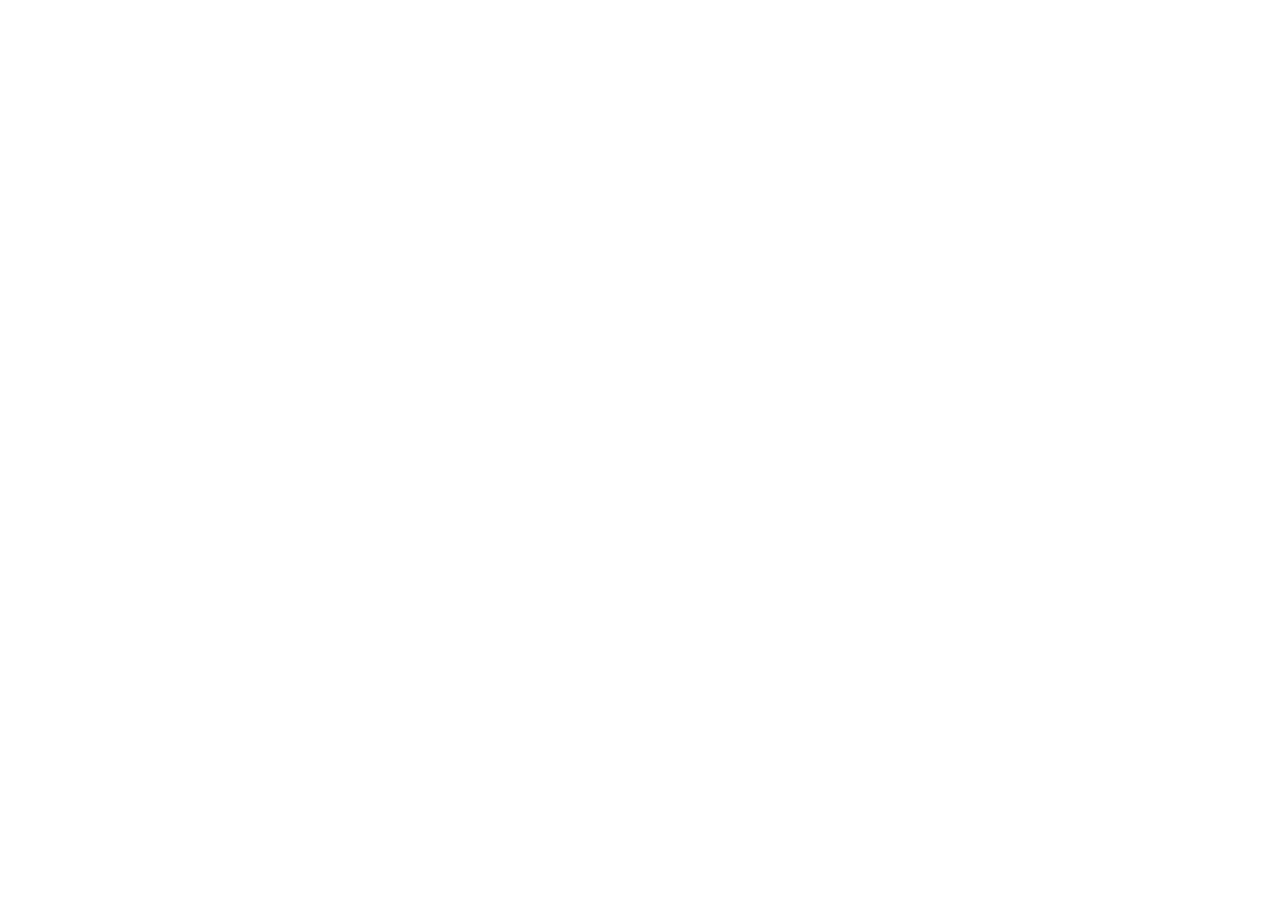
==== contact.html @ 1f8dcdff "Commis Initial du Projet" ====
<!DOCTYPE html>
<html lang="fr">
<head>
  <meta charset="UTF-8" />
  <meta name="viewport" content="width=device-width, initial-scale=1.0" />
  <title>Contact – EventPass</title>
  <link rel="stylesheet" href="css/style.css" />
  <link rel="preconnect" href="https://fonts.googleapis.com" />
  <link href="https://fonts.googleapis.com/css2?family=Bebas+Neue&family=DM+Sans:wght@300;400;500;700&display=swap" rel="stylesheet" />
</head>
<body>
  
</body>
</html>
---- css/style.css ----
/*Hello world*/
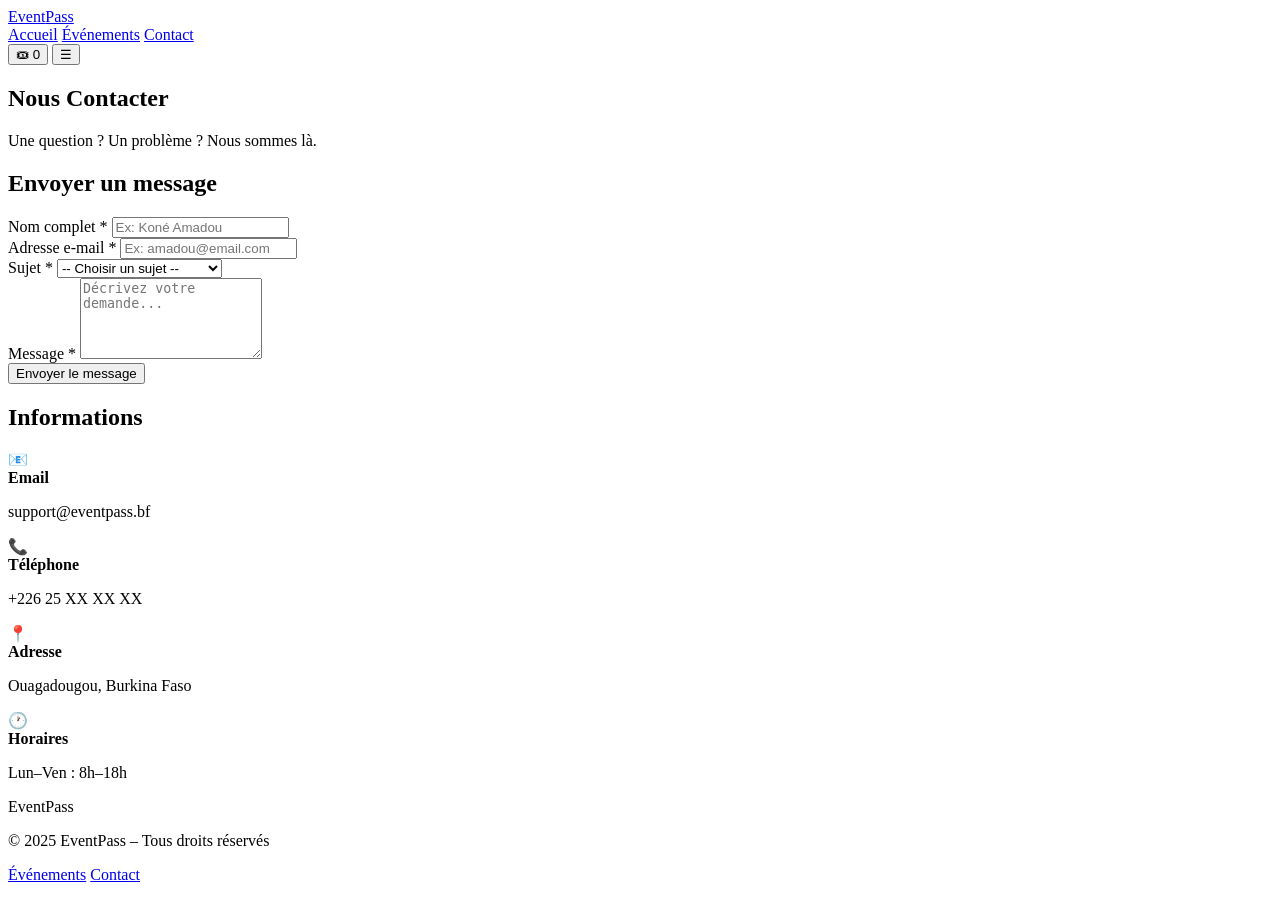
==== commit 6737ded7: "feat: ajout HTML et CSS du site" ====
--- a/contact.html
+++ b/contact.html
@@ -4,11 +4,115 @@
   <meta charset="UTF-8" />
   <meta name="viewport" content="width=device-width, initial-scale=1.0" />
   <title>Contact – EventPass</title>
-  <link rel="stylesheet" href="css/style.css" />
+  <link rel="stylesheet" href="CSS/style.css" />
   <link rel="preconnect" href="https://fonts.googleapis.com" />
   <link href="https://fonts.googleapis.com/css2?family=Bebas+Neue&family=DM+Sans:wght@300;400;500;700&display=swap" rel="stylesheet" />
 </head>
 <body>
-  
+
+  <header class="navbar">
+    <div class="navbar__logo"><a href="index.html">Event<span>Pass</span></a></div>
+    <nav class="navbar__links">
+      <a href="index.html">Accueil</a>
+      <a href="events.html">Événements</a>
+      <a href="contact.html" class="active">Contact</a>
+    </nav>
+    <button class="navbar__cart" id="cartBtn" aria-label="Panier">
+      🎟 <span id="cartCount">0</span>
+    </button>
+    <button class="navbar__toggle" id="menuToggle" aria-label="Menu">☰</button>
+  </header>
+
+  <section class="page-header">
+    <h1>Nous <span>Contacter</span></h1>
+    <p>Une question ? Un problème ? Nous sommes là.</p>
+  </section>
+
+  <section class="section contact-section">
+    <div class="contact-grid">
+      <!-- FORMULAIRE -->
+      <div class="contact-form-wrap">
+        <h2>Envoyer un message</h2>
+        <div class="contact-form" id="contactForm">
+          <div class="form-group">
+            <label for="name">Nom complet *</label>
+            <input type="text" id="name" placeholder="Ex: Koné Amadou" />
+            <span class="form-error" id="nameError"></span>
+          </div>
+          <div class="form-group">
+            <label for="email">Adresse e-mail *</label>
+            <input type="email" id="email" placeholder="Ex: amadou@email.com" />
+            <span class="form-error" id="emailError"></span>
+          </div>
+          <div class="form-group">
+            <label for="subject">Sujet *</label>
+            <select id="subject">
+              <option value="">-- Choisir un sujet --</option>
+              <option value="ticket">Problème de ticket</option>
+              <option value="paiement">Problème de paiement</option>
+              <option value="event">Proposer un événement</option>
+              <option value="autre">Autre</option>
+            </select>
+            <span class="form-error" id="subjectError"></span>
+          </div>
+          <div class="form-group">
+            <label for="message">Message *</label>
+            <textarea id="message" rows="5" placeholder="Décrivez votre demande..."></textarea>
+            <span class="form-error" id="messageError"></span>
+          </div>
+          <button class="btn btn--primary" id="sendBtn">Envoyer le message</button>
+          <div class="form-success" id="formSuccess" style="display:none;">
+            ✅ Votre message a bien été envoyé ! Nous vous répondrons sous 24h.
+          </div>
+        </div>
+      </div>
+
+      <!-- INFOS -->
+      <div class="contact-info">
+        <h2>Informations</h2>
+        <div class="contact-info__item">
+          <div class="contact-info__icon">📧</div>
+          <div>
+            <strong>Email</strong>
+            <p>support@eventpass.bf</p>
+          </div>
+        </div>
+        <div class="contact-info__item">
+          <div class="contact-info__icon">📞</div>
+          <div>
+            <strong>Téléphone</strong>
+            <p>+226 25 XX XX XX</p>
+          </div>
+        </div>
+        <div class="contact-info__item">
+          <div class="contact-info__icon">📍</div>
+          <div>
+            <strong>Adresse</strong>
+            <p>Ouagadougou, Burkina Faso</p>
+          </div>
+        </div>
+        <div class="contact-info__item">
+          <div class="contact-info__icon">🕐</div>
+          <div>
+            <strong>Horaires</strong>
+            <p>Lun–Ven : 8h–18h</p>
+          </div>
+        </div>
+      </div>
+    </div>
+  </section>
+
+  <footer class="footer">
+    <div class="footer__brand">Event<span>Pass</span></div>
+    <p>© 2025 EventPass – Tous droits réservés</p>
+    <div class="footer__links">
+      <a href="events.html">Événements</a>
+      <a href="contact.html">Contact</a>
+    </div>
+  </footer>
+
+  <script src="js/data.js"></script>
+  <script src="js/cart.js"></script>
+  <script src="js/contact.js"></script>
 </body>
 </html>
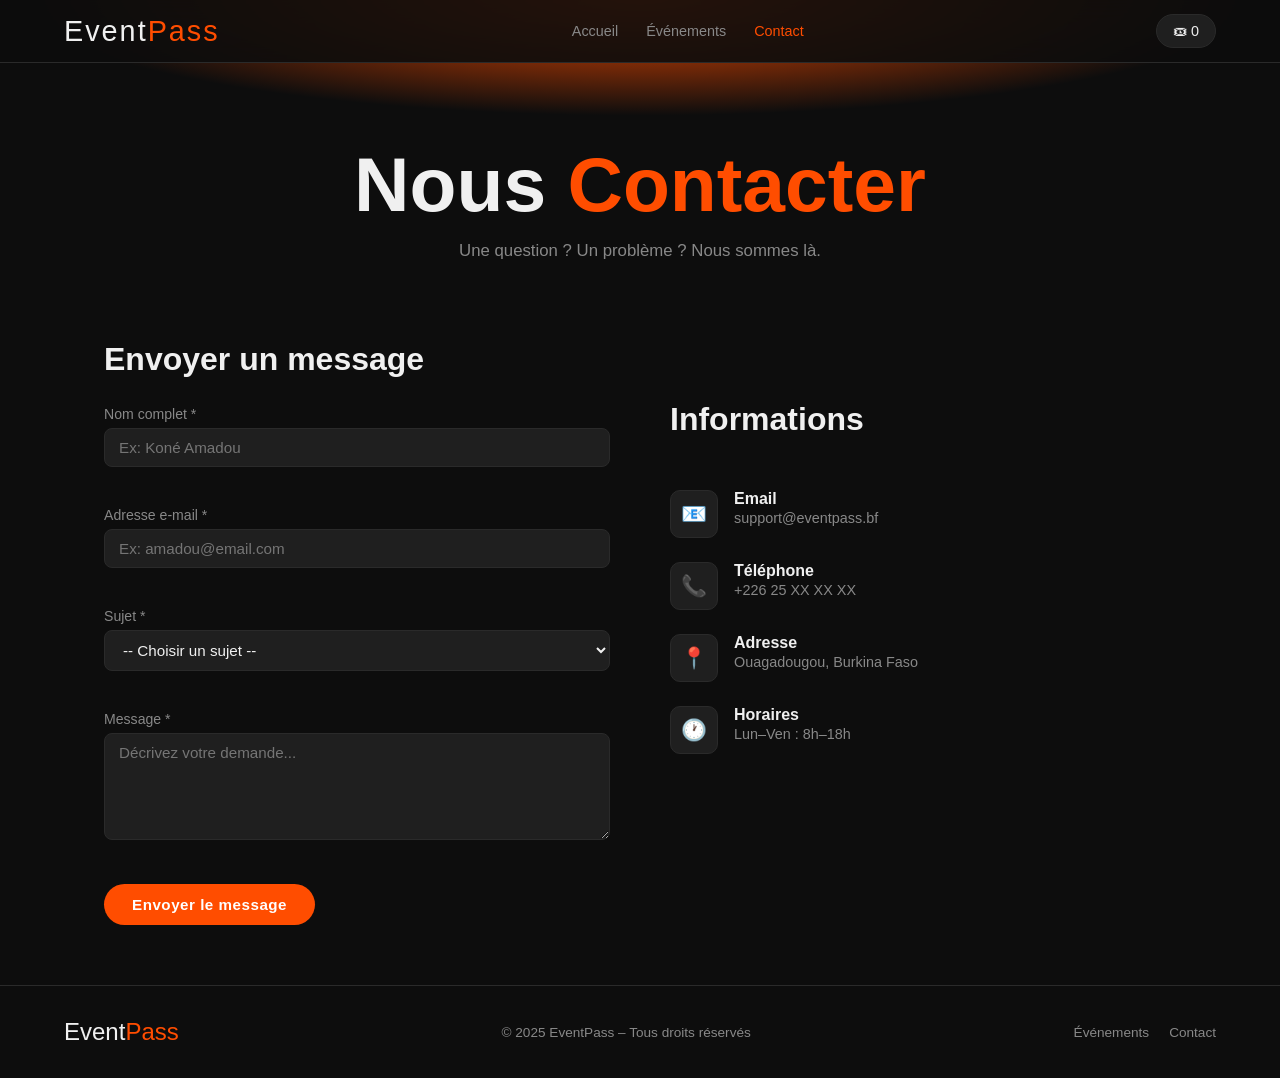
==== commit d6a9bd29: "correct css for events.html and contact.html" ====
--- a/contact.html
+++ b/contact.html
@@ -4,23 +4,23 @@
   <meta charset="UTF-8" />
   <meta name="viewport" content="width=device-width, initial-scale=1.0" />
   <title>Contact – EventPass</title>
-  <link rel="stylesheet" href="CSS/style.css" />
+  <link rel="stylesheet" href="css/style.css" />
   <link rel="preconnect" href="https://fonts.googleapis.com" />
   <link href="https://fonts.googleapis.com/css2?family=Bebas+Neue&family=DM+Sans:wght@300;400;500;700&display=swap" rel="stylesheet" />
 </head>
 <body>
 
   <header class="navbar">
-    <div class="navbar__logo"><a href="index.html">Event<span>Pass</span></a></div>
-    <nav class="navbar__links">
+    <div class="navbar-logo"><a href="index.html">Event<span>Pass</span></a></div>
+    <nav class="navbar-links">
       <a href="index.html">Accueil</a>
       <a href="events.html">Événements</a>
       <a href="contact.html" class="active">Contact</a>
     </nav>
-    <button class="navbar__cart" id="cartBtn" aria-label="Panier">
+    <button class="navbar-cart" id="cartBtn" aria-label="Panier" type="button">
       🎟 <span id="cartCount">0</span>
     </button>
-    <button class="navbar__toggle" id="menuToggle" aria-label="Menu">☰</button>
+    <button class="navbar-toggle" id="menuToggle" aria-label="Menu" type="button">☰</button>
   </header>
 
   <section class="page-header">
@@ -60,7 +60,7 @@
             <textarea id="message" rows="5" placeholder="Décrivez votre demande..."></textarea>
             <span class="form-error" id="messageError"></span>
           </div>
-          <button class="btn btn--primary" id="sendBtn">Envoyer le message</button>
+          <button class="btn btn-primary" id="sendBtn" type="button">Envoyer le message</button>
           <div class="form-success" id="formSuccess" style="display:none;">
             ✅ Votre message a bien été envoyé ! Nous vous répondrons sous 24h.
           </div>
@@ -70,29 +70,29 @@
       <!-- INFOS -->
       <div class="contact-info">
         <h2>Informations</h2>
-        <div class="contact-info__item">
-          <div class="contact-info__icon">📧</div>
+        <div class="contact-info-item">
+          <div class="contact-info-icon">📧</div>
           <div>
             <strong>Email</strong>
             <p>support@eventpass.bf</p>
           </div>
         </div>
-        <div class="contact-info__item">
-          <div class="contact-info__icon">📞</div>
+        <div class="contact-info-item">
+          <div class="contact-info-icon">📞</div>
           <div>
             <strong>Téléphone</strong>
             <p>+226 25 XX XX XX</p>
           </div>
         </div>
-        <div class="contact-info__item">
-          <div class="contact-info__icon">📍</div>
+        <div class="contact-info-item">
+          <div class="contact-info-icon">📍</div>
           <div>
             <strong>Adresse</strong>
             <p>Ouagadougou, Burkina Faso</p>
           </div>
         </div>
-        <div class="contact-info__item">
-          <div class="contact-info__icon">🕐</div>
+        <div class="contact-info-item">
+          <div class="contact-info-icon">🕐</div>
           <div>
             <strong>Horaires</strong>
             <p>Lun–Ven : 8h–18h</p>
@@ -103,9 +103,9 @@
   </section>
 
   <footer class="footer">
-    <div class="footer__brand">Event<span>Pass</span></div>
+    <div class="footer-brand">Event<span>Pass</span></div>
     <p>© 2025 EventPass – Tous droits réservés</p>
-    <div class="footer__links">
+    <div class="footer-links">
       <a href="events.html">Événements</a>
       <a href="contact.html">Contact</a>
     </div>
--- a/css/style.css
+++ b/css/style.css
@@ -0,0 +1,926 @@
+/* =========================================
+   EventPass – style.css
+   ========================================= */
+
+/* ---------- VARIABLES ---------- */
+:root {
+  --primary: #ff4d00;
+  --primary-dark: #cc3d00;
+  --accent: #ffd166;
+  --bg: #0d0d0d;
+  --bg2: #161616;
+  --bg3: #1f1f1f;
+  --text: #f0f0f0;
+  --text-muted: #888;
+  --border: #2a2a2a;
+  --radius: 12px;
+  --font-display: 'Bebas Neue', sans-serif;
+  --font-body: 'DM Sans', sans-serif;
+  --transition: 0.25s ease;
+}
+
+/* ---------- RESET ---------- */
+*, *::before, *::after {
+  box-sizing: border-box; margin: 0; padding: 0; 
+}
+
+html { 
+  scroll-behavior: smooth; 
+}
+
+body {
+  font-family: var(--font-body);
+  background: var(--bg);
+  color: var(--text);
+  min-height: 100vh;
+  overflow-x: hidden;
+}
+
+a { 
+  color: inherit; text-decoration: none; 
+}
+
+img { 
+  max-width: 100%; display: block; 
+}
+
+button { 
+  cursor: pointer; font-family: inherit; border: none; 
+}
+
+/* ---------- UTILITIES ---------- */
+.section { 
+  padding: 60px 5%; max-width: 1200px; margin: 0 auto; 
+}
+
+.section-title {
+  font-family: var(--font-display);
+  font-size: clamp(2rem, 4vw, 3rem);
+  color: var(--text);
+  margin-bottom: 40px;
+  position: relative;
+}
+
+.section-title::after {
+  content: '';
+  display: block;
+  width: 60px;
+  height: 4px;
+  background: var(--primary);
+  margin-top: 8px;
+  border-radius: 2px;
+}
+
+.section-cta { 
+  text-align: center; margin-top: 40px; 
+}
+
+/* ---------- BUTTONS ---------- */
+.btn {
+  display: inline-block;
+  padding: 12px 28px;
+  border-radius: 50px;
+  font-weight: 700;
+  font-size: 0.95rem;
+  transition: var(--transition);
+  letter-spacing: 0.5px;
+}
+
+.btn-primary {
+  background: var(--primary);
+  color: #fff;
+}
+
+.btn-primary:hover {
+  background: var(--primary-dark);
+  transform: translateY(-2px);
+  box-shadow: 0 8px 24px rgb(255,77,0);
+}
+
+.btn-outline {
+  border: 2px solid var(--primary);
+  color: var(--primary);
+  background: transparent;
+}
+
+.btn-outline:hover {
+  background: var(-primary);
+  color: #fff;
+  transform: translateY(-2px);
+}
+
+/* ---------- NAVBAR ---------- */
+.navbar {
+  position: fixed;
+  top: 0; left: 0; right: 0;
+  z-index: 100;
+  display: flex;
+  align-items: center;
+  justify-content: space-between;
+  padding: 14px 5%;
+  background: rgb(13,13,13,0.9);
+  backdrop-filter: blur(12px);
+  border-bottom: 1px solid var(--border);
+}
+
+.navbar-logo {
+  font-family: var(--font-display);
+  font-size: 1.8rem;
+  letter-spacing: 2px;
+  color: var(--text);
+}
+
+.navbar-logo span, .navbar-logo a span { 
+  color: var(--primary); 
+}
+
+.navbar-logo a { 
+  color: var(--text); 
+}
+
+.navbar-links { 
+  display: flex; gap: 28px; 
+}
+
+.navbar-links a {
+  font-size: 0.9rem;
+  font-weight: 500;
+  color: var(--text-muted);
+  transition: color var(--transition);
+}
+
+.navbar-links a:hover,
+.navbar-links a.active { 
+  color: var(--primary); 
+}
+
+.navbar-cart {
+  background: var(--bg3);
+  color: var(--text);
+  border: 1px solid var(--border);
+  border-radius: 50px;
+  padding: 8px 16px;
+  font-size: 0.9rem;
+  transition: var(--transition);
+}
+
+.navbar-cart:hover { 
+  background: var(--primary); border-color: var(--primary); 
+}
+
+.navbar-toggle { 
+  display: none; 
+  background: none; 
+  color: var(--text); 
+  font-size: 1.4rem; 
+}
+
+/* ---------- HERO ---------- */
+.hero {
+  min-height: 100vh;
+  display: flex;
+  align-items: center;
+  justify-content: space-between;
+  padding: 100px 5% 60px;
+  gap: 40px;
+  background: radial-gradient(ellipse 80% 60% at 70% 50%, rgb(255,77,0) 0%, transparent 60%);
+}
+
+.hero-content { 
+  flex: 1; max-width: 580px; 
+}
+
+.hero-tag {
+  display: inline-block;
+  background: rgb(255,77,0,0.15);
+  border: 1px solid rgb(255,77,0);
+  color: var(--primary);
+  border-radius: 50px;
+  padding: 6px 16px;
+  font-size: 0.85rem;
+  font-weight: 600;
+  margin-bottom: 24px;
+}
+
+.hero-title {
+  font-family: var(--font-display);
+  font-size: clamp(3.5rem, 8vw, 7rem);
+  line-height: 0.95;
+  letter-spacing: 2px;
+  margin-bottom: 20px;
+}
+
+.hero-title span { 
+  color: var(--primary); 
+}
+
+.hero-sub {
+  color: var(--text-muted);
+  font-size: 1.05rem;
+  line-height: 1.7;
+  margin-bottom: 36px;
+  max-width: 460px;
+}
+
+.hero-visual {
+  flex: 0 0 300px;
+  display: flex;
+  align-items: center;
+  justify-content: center;
+}
+
+/* ---------- TICKET CARD (hero) ---------- */
+.ticket-card {
+  background: var(--bg3);
+  border: 1px solid var(--border);
+  border-radius: var(--radius);
+  padding: 28px;
+  width: 260px;
+  position: relative;
+  overflow: hidden;
+}
+
+.ticket-card::before {
+  content: '';
+  position: absolute;
+  top: 0; left: 0; right: 0;
+  height: 4px;
+  background: linear-gradient(90deg, var(--primary), var(--accent));
+}
+
+.ticket-card-top { 
+  margin-bottom: 16px; 
+}
+
+.ticket-card-cat {
+  display: block;
+  font-size: 0.8rem;
+  color: var(--primary);
+  font-weight: 600;
+  margin-bottom: 6px;
+}
+
+.ticket-card-top strong { 
+  font-size: 1.2rem; 
+}
+
+.ticket-card-info { 
+  display: flex; 
+  flex-direction: column; 
+  gap: 6px; 
+  font-size: 0.85rem; 
+  color: var(--text-muted); 
+  margin-bottom: 16px; 
+}
+
+.ticket-card-price { 
+  font-family: var(--font-display); 
+  font-size: 1.8rem; 
+  color: var(--primary); 
+}
+
+.floating { 
+  animation: float 4s ease-in-out infinite; 
+}
+
+@keyframes float {
+  0%, 100% { transform: translateY(0); }
+  50% { transform: translateY(-16px); }
+}
+
+/* ---------- EVENTS GRID ---------- */
+.events-grid {
+  display: grid;
+  grid-template-columns: repeat(auto-fill, minmax(280px, 1fr));
+  gap: 24px;
+}
+
+/* ---------- EVENT CARD ---------- */
+.event-card {
+  background: var(--bg2);
+  border: 1px solid var(--border);
+  border-radius: var(--radius);
+  overflow: hidden;
+  transition: transform var(--transition), box-shadow var(--transition), border-color var(--transition);
+  cursor: pointer;
+}
+
+.event-card:hover {
+  transform: translateY(-6px);
+  box-shadow: 0 16px 40px rgb(0,0,0);
+  border-color: var(--primary);
+}
+
+.event-card-banner {
+  height: 160px;
+  display: flex;
+  align-items: center;
+  justify-content: center;
+  font-size: 3.5rem;
+  position: relative;
+}
+
+.event-card-cat-badge {
+  position: absolute;
+  top: 12px; left: 12px;
+  background: rgb(0,0,0);
+  border: 1px solid var(--border);
+  border-radius: 50px;
+  padding: 4px 12px;
+  font-size: 0.75rem;
+  font-weight: 600;
+  color: var(--text);
+}
+
+.event-card-body { 
+  padding: 20px; 
+}
+
+.event-card-title { 
+  font-size: 1.1rem; 
+  font-weight: 700; 
+  margin-bottom: 12px; 
+}
+
+.event-card-meta { 
+  font-size: 0.82rem; 
+  color: var(--text-muted); 
+  display: flex; 
+  flex-direction: column; 
+  gap: 4px; 
+  margin-bottom: 16px; 
+}
+
+.event-card-footer { 
+  display: flex; 
+  align-items: center; 
+  justify-content: space-between; 
+}
+
+.event-card-price { 
+  font-family: var(--font-display); 
+  font-size: 1.4rem; 
+  color: var(--primary); 
+}
+
+.event-card-stock { 
+  font-size: 0.78rem; 
+  color: var(--text-muted); 
+}
+
+.event-card-stock.low { 
+  color: #f59e0b; 
+}
+
+/* ---------- PAGE HEADER ---------- */
+.page-header {
+  padding: 140px 5% 60px;
+  text-align: center;
+  background: radial-gradient(ellipse 80% 60% at 50% 0%, rgb(255,77,0) 0%, transparent 60%);
+}
+
+.page-header h1 {
+  font-family: var(--font-display);
+  font-size: clamp(3rem, 6vw, 5rem);
+  margin-bottom: 12px;
+}
+
+.page-header h1 span { 
+  color: var(--primary); 
+}
+
+.page-header p { 
+  color: var(--text-muted); 
+  font-size: 1.05rem; 
+}
+
+/* ---------- FILTERS ---------- */
+.filters { 
+  padding: 0 5% 40px; 
+}
+
+.filters-row { 
+  display: flex; 
+  gap: 16px; 
+  flex-wrap: wrap; 
+}
+
+.filters-search,
+.filters-select {
+  background: var(--bg2);
+  border: 1px solid var(--border);
+  border-radius: 8px;
+  color: var(--text);
+  padding: 10px 16px;
+  font-family: inherit;
+  font-size: 0.9rem;
+  transition: border-color var(--transition);
+  outline: none;
+}
+
+.filters-search { 
+  flex: 1; 
+  min-width: 220px; 
+}
+
+.filters-search:focus,
+.filters-select:focus { 
+  border-color: var(--primary); 
+}
+
+.filters-select option { 
+  background: var(--bg2); 
+}
+
+.no-result { 
+  text-align: center; 
+  color: var(--text-muted); 
+  padding: 60px; 
+  font-size: 1.1rem; 
+}
+
+/* ---------- MODAL ---------- */
+.modal-overlay {
+  position: fixed;
+  inset: 0;
+  background: rgb(0,0,0);
+  backdrop-filter: blur(6px);
+  z-index: 200;
+  display: none;
+  align-items: center;
+  justify-content: center;
+  padding: 20px;
+}
+
+.modal-overlay.active { 
+  display: flex; 
+}
+
+.modal {
+  background: var(--bg2);
+  border: 1px solid var(--border);
+  border-radius: var(--radius);
+  padding: 32px;
+  max-width: 480px;
+  width: 100%;
+  position: relative;
+  animation: slideUp 0.3s ease;
+  max-height: 90vh;
+  overflow-y: auto;
+}
+
+.modal-detail { 
+  max-width: 560px; 
+}
+
+.modal h2 { 
+  font-family: var(--font-display); 
+  font-size: 1.8rem; 
+  margin-bottom: 20px; 
+}
+
+.modal-close {
+  position: absolute;
+  top: 16px; right: 16px;
+  background: var(--bg3);
+  border: 1px solid var(--border);
+  color: var(--text);
+  border-radius: 50%;
+  width: 32px; height: 32px;
+  font-size: 0.9rem;
+  transition: var(--transition);
+}
+
+.modal-close:hover { 
+  background: var(--primary); 
+  border-color: var(--primary); 
+}
+
+@keyframes slide-up {
+  from { 
+    opacity: 0; 
+    transform: translateY(30px); 
+  }
+
+  to   { 
+    opacity: 1; 
+    transform: translateY(0); 
+  }
+}
+
+/* CART */
+.cart-items { 
+  display: flex; 
+  flex-direction: column; 
+  gap: 12px; 
+  margin-bottom: 20px; 
+}
+
+.cart-item {
+  display: flex;
+  align-items: center;
+  justify-content: space-between;
+  background: var(--bg3);
+  border-radius: 8px;
+  padding: 12px 16px;
+  gap: 12px;
+}
+
+.cart-item-name { 
+  flex: 1; 
+  font-weight: 500; 
+  font-size: 0.9rem; 
+}
+
+.cart-item-qty { 
+  display: flex; 
+  align-items: center; 
+  gap: 8px; 
+}
+
+.cart-item-qty button {
+  background: var(--bg);
+  border: 1px solid var(--border);
+  color: var(--text);
+  width: 26px; height: 26px;
+  border-radius: 6px;
+  font-size: 1rem;
+  transition: var(--transition);
+}
+
+.cart-item-qty button:hover { 
+  background: var(--primary); 
+  border-color: var(--primary); 
+}
+
+.cart-item-qty span { 
+  width: 20px; 
+  text-align: center; 
+  font-weight: 700; 
+}
+
+.cart-item-price { 
+  color: var(--primary); 
+  font-weight: 700; 
+  font-size: 0.95rem; 
+  white-space: nowrap; 
+}
+
+.cart-item-remove { 
+  background: none; 
+  color: var(--text-muted); 
+  font-size: 1.1rem; 
+  transition: color var(--transition); 
+}
+
+.cart-item-remove:hover { 
+  color: #ef4444; 
+}
+
+.cart-total {
+  text-align: right;
+  font-size: 1rem;
+  color: var(--text-muted);
+  margin-bottom: 20px;
+}
+
+.cart-total strong { 
+  color: var(--primary); 
+  font-size: 1.2rem; 
+  margin-left: 8px; 
+}
+
+.cart-empty { 
+  text-align: center; 
+  color: var(--text-muted); 
+  padding: 30px 0; 
+  font-size: 1rem; 
+}
+
+/* MODAL CONFIRM */
+.modal-confirm { 
+  text-align: center; 
+}
+
+.confirm-icon { 
+  font-size: 4rem; 
+  margin-bottom: 16px; 
+}
+
+.modal-confirm h2 { 
+  margin-bottom: 12px; 
+}
+
+.modal-confirm p { 
+  color: var(--text-muted); 
+  margin-bottom: 24px; 
+  line-height: 1.7; 
+}
+
+/* MODAL DETAIL */
+.detail-banner {
+  height: 160px;
+  border-radius: 8px;
+  display: flex;
+  align-items: center;
+  justify-content: center;
+  font-size: 5rem;
+  margin-bottom: 20px;
+}
+
+.detail-title { 
+  font-family: var(--font-display); 
+  font-size: 2rem; 
+  margin-bottom: 8px; 
+}
+
+.detail-meta { 
+  color: var(--text-muted); 
+  font-size: 0.9rem; 
+  display: flex; 
+  flex-direction: column; 
+  gap: 6px; 
+  margin-bottom: 20px; 
+}
+
+.detail-desc { 
+  color: var(--text-muted); 
+  line-height: 1.7; 
+  margin-bottom: 20px; 
+  font-size: 0.95rem; 
+}
+
+.detail-price { 
+  font-family: var(--font-display); 
+  font-size: 2.5rem; 
+  color: var(--primary); 
+  margin-bottom: 20px; 
+}
+
+.detail-footer { 
+  display: flex; 
+  align-items: center; 
+  gap: 16px; 
+  flex-wrap: wrap; 
+}
+
+.qty-control { 
+  display: flex; 
+  align-items: center;
+  gap: 10px; 
+}
+
+.qty-control button {
+  background: var(--bg3);
+  border: 1px solid var(--border);
+  color: var(--text);
+  width: 36px; height: 36px;
+  border-radius: 8px;
+  font-size: 1.1rem;
+  transition: var(--transition);
+}
+
+.qty-control button:hover { 
+  background: var(--primary); 
+  border-color: var(--primary); 
+}
+
+.qty-control span { 
+  font-size: 1.1rem; 
+  font-weight: 700; 
+  min-width: 28px; 
+  text-align: center; 
+}
+
+/* ---------- CONTACT ---------- */
+.contact-section { 
+  padding-top: 20px; 
+}
+
+.contact-grid { 
+  display: grid; 
+  grid-template-columns: 1fr 1fr; 
+  gap: 60px; 
+}
+
+.contact-form-wrap h2,
+.contact-info h2 {
+  font-family: var(--font-display);
+  font-size: 2rem;
+  margin-bottom: 28px;
+  color: var(--text);
+}
+
+.form-group { 
+  margin-bottom: 20px; 
+}
+
+.form-group label { 
+  display: block; 
+  font-size: 0.88rem; 
+  color: var(--text-muted); 
+  margin-bottom: 6px; 
+  font-weight: 500; 
+}
+
+.form-group input,
+.form-group textarea,
+.form-group select {
+  width: 100%;
+  background: var(--bg3);
+  border: 1px solid var(--border);
+  border-radius: 8px;
+  color: var(--text);
+  padding: 10px 14px;
+  font-family: inherit;
+  font-size: 0.95rem;
+  transition: border-color var(--transition);
+  outline: none;
+}
+
+.form-group input:focus,
+.form-group textarea:focus,
+.form-group select:focus { 
+  border-color: var(--primary); 
+}
+
+.form-group select option { 
+  background: var(--bg2); 
+}
+
+.form-group textarea { 
+  resize: vertical; 
+}
+
+.form-error { 
+  display: block; 
+  color: #ef4444; 
+  font-size: 0.8rem; 
+  margin-top: 4px; 
+  min-height: 16px; 
+}
+
+.form-success {
+  background: rgb(34,197,94);
+  border: 1px solid rgb(34,197,94);
+  color: #4ade80;
+  border-radius: 8px;
+  padding: 14px;
+  margin-top: 16px;
+  font-size: 0.9rem;
+}
+
+.contact-info { 
+  display: flex; 
+  flex-direction: column; 
+  gap: 24px; 
+  padding-top: 60px; 
+}
+
+.contact-info-item { 
+  display: flex; 
+  gap: 16px; 
+  align-items: flex-start; 
+}
+
+.contact-info-icon {
+  width: 48px; height: 48px;
+  background: var(--bg3);
+  border: 1px solid var(--border);
+  border-radius: 10px;
+  display: flex; align-items: center; justify-content: center;
+  font-size: 1.3rem;
+  flex-shrink: 0;
+}
+
+.contact-info-item strong { 
+  display: block; 
+  margin-bottom: 2px; 
+}
+
+.contact-info-item p { 
+  color: var(--text-muted); 
+  font-size: 0.9rem; 
+}
+
+/* ---------- FOOTER ---------- */
+.footer {
+  border-top: 1px solid var(--border);
+  padding: 32px 5%;
+  text-align: center;
+  color: var(--text-muted);
+  font-size: 0.85rem;
+  display: flex;
+  align-items: center;
+  justify-content: space-between;
+  flex-wrap: wrap;
+  gap: 16px;
+}
+
+.footer-brand {
+  font-family: var(--font-display);
+  font-size: 1.5rem;
+  color: var(--text);
+}
+
+.footer-brand span { 
+  color: var(--primary); 
+}
+
+.footer-links { 
+  display: flex; 
+  gap: 20px; 
+}
+
+.footer-links a { 
+  transition: color var(--transition); 
+}
+
+.footer-links a:hover { 
+  color: var(--primary); 
+}
+
+/* ---------- TOAST ---------- */
+.toast {
+  position: fixed;
+  bottom: 30px;
+  right: 30px;
+  background: var(--bg3);
+  border: 1px solid var(--primary);
+  border-radius: 10px;
+  padding: 14px 20px;
+  font-size: 0.9rem;
+  font-weight: 500;
+  color: var(--text);
+  z-index: 300;
+  animation: toastIn 0.3s ease;
+  pointer-events: none;
+}
+
+@keyframes toast-in {
+  from { 
+    opacity: 0; 
+    transform: translateY(20px); 
+  }
+
+  to   { 
+    opacity: 1; 
+    transform: translateY(0); 
+  }
+}
+
+/* ---------- RESPONSIVE ---------- */
+@media (width <= 900px) {
+  .hero { 
+    flex-direction: column; 
+    text-align: center; 
+    padding-top: 100px; 
+  }
+
+  .hero-sub { 
+    margin: 0 auto 36px; 
+  }
+
+  .contact-grid { 
+    grid-template-columns: 1fr; 
+  }
+
+  .contact-info { 
+    padding-top: 0; 
+  }
+}
+
+@media (width <= 640px) {
+  .navbar-links { 
+    display: none; 
+  }
+
+  .navbar-links.open {
+    display: flex;
+    flex-direction: column;
+    position: absolute;
+    top: 60px; left: 0; right: 0;
+    background: var(--bg2);
+    padding: 20px 5%;
+    border-bottom: 1px solid var(--border);
+    gap: 16px;
+    z-index: 99;
+  }
+
+  .navbar-toggle { 
+    display: block; 
+  }
+
+  .hero-visual { 
+    display: none; 
+  }
+
+  .footer { 
+    flex-direction: column; 
+    text-align: center; 
+  }
+
+  .filters-row { 
+    flex-direction: column; 
+  }
+}
